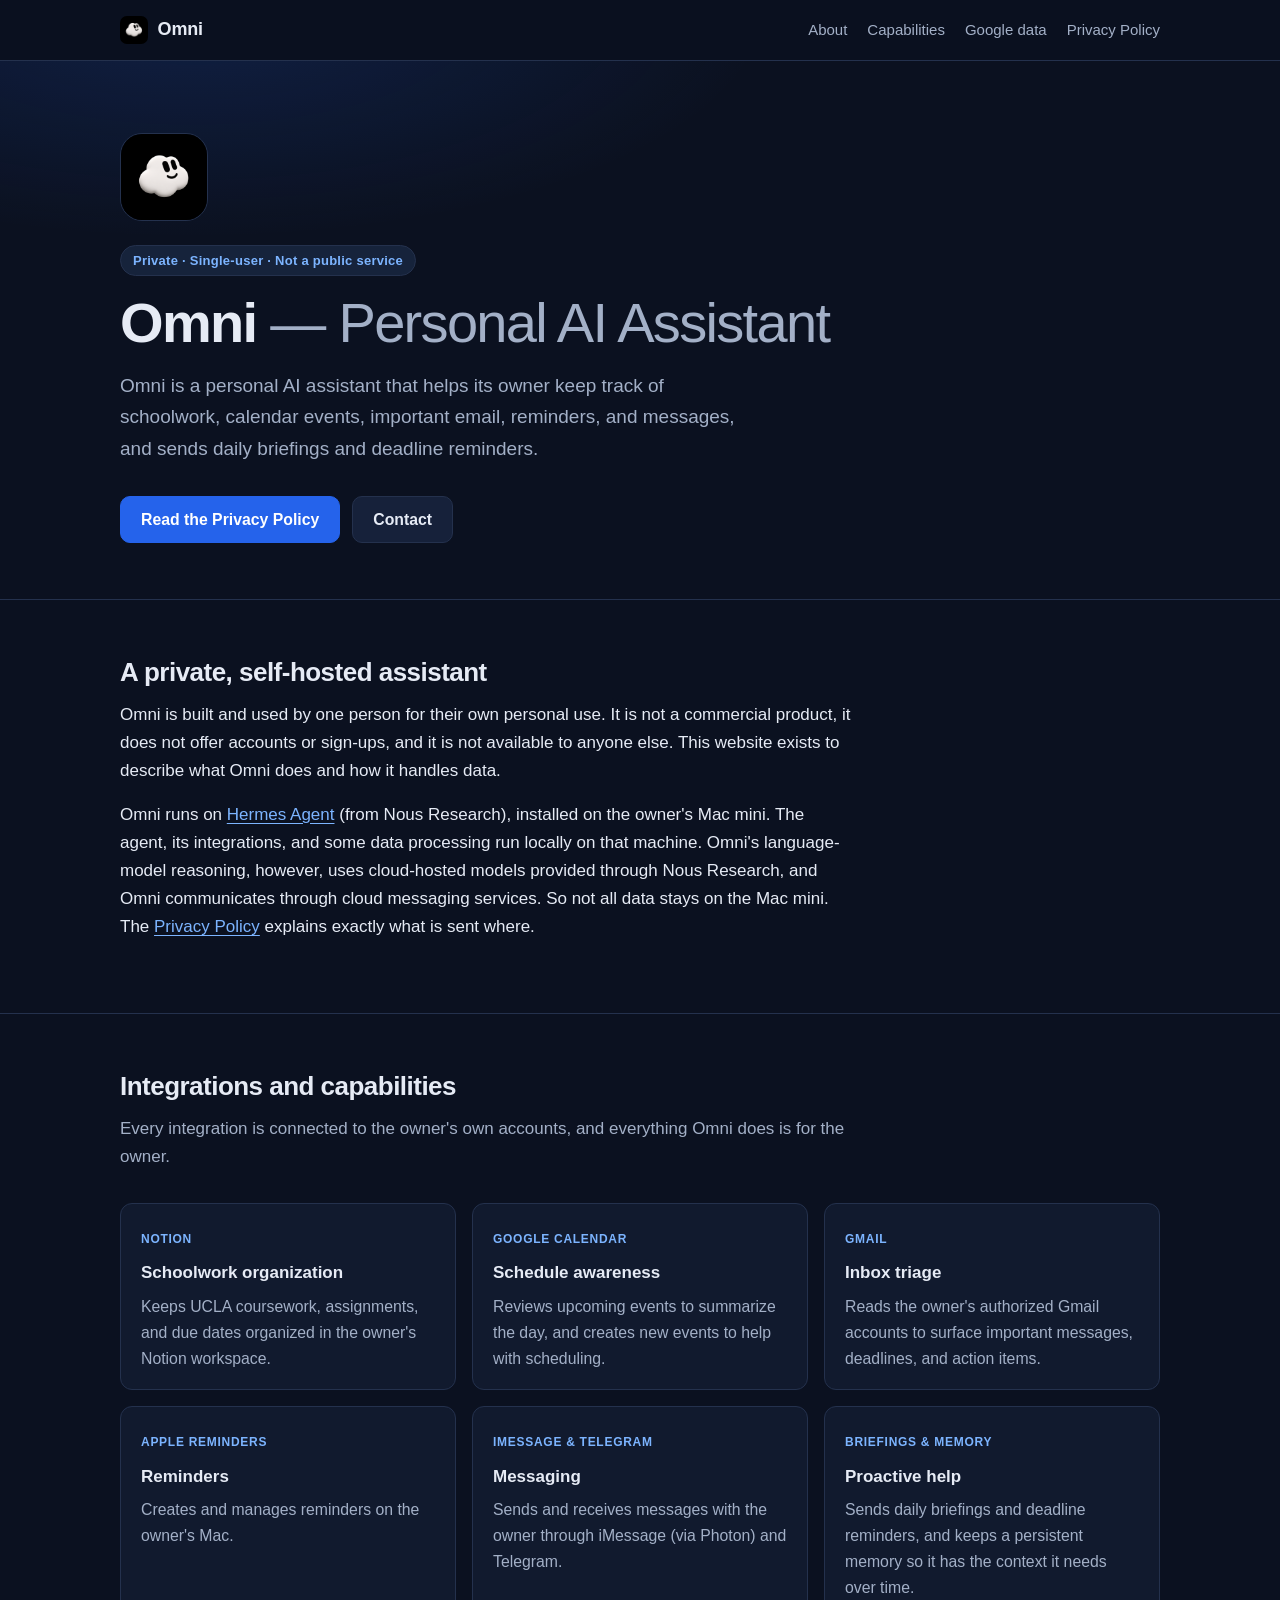
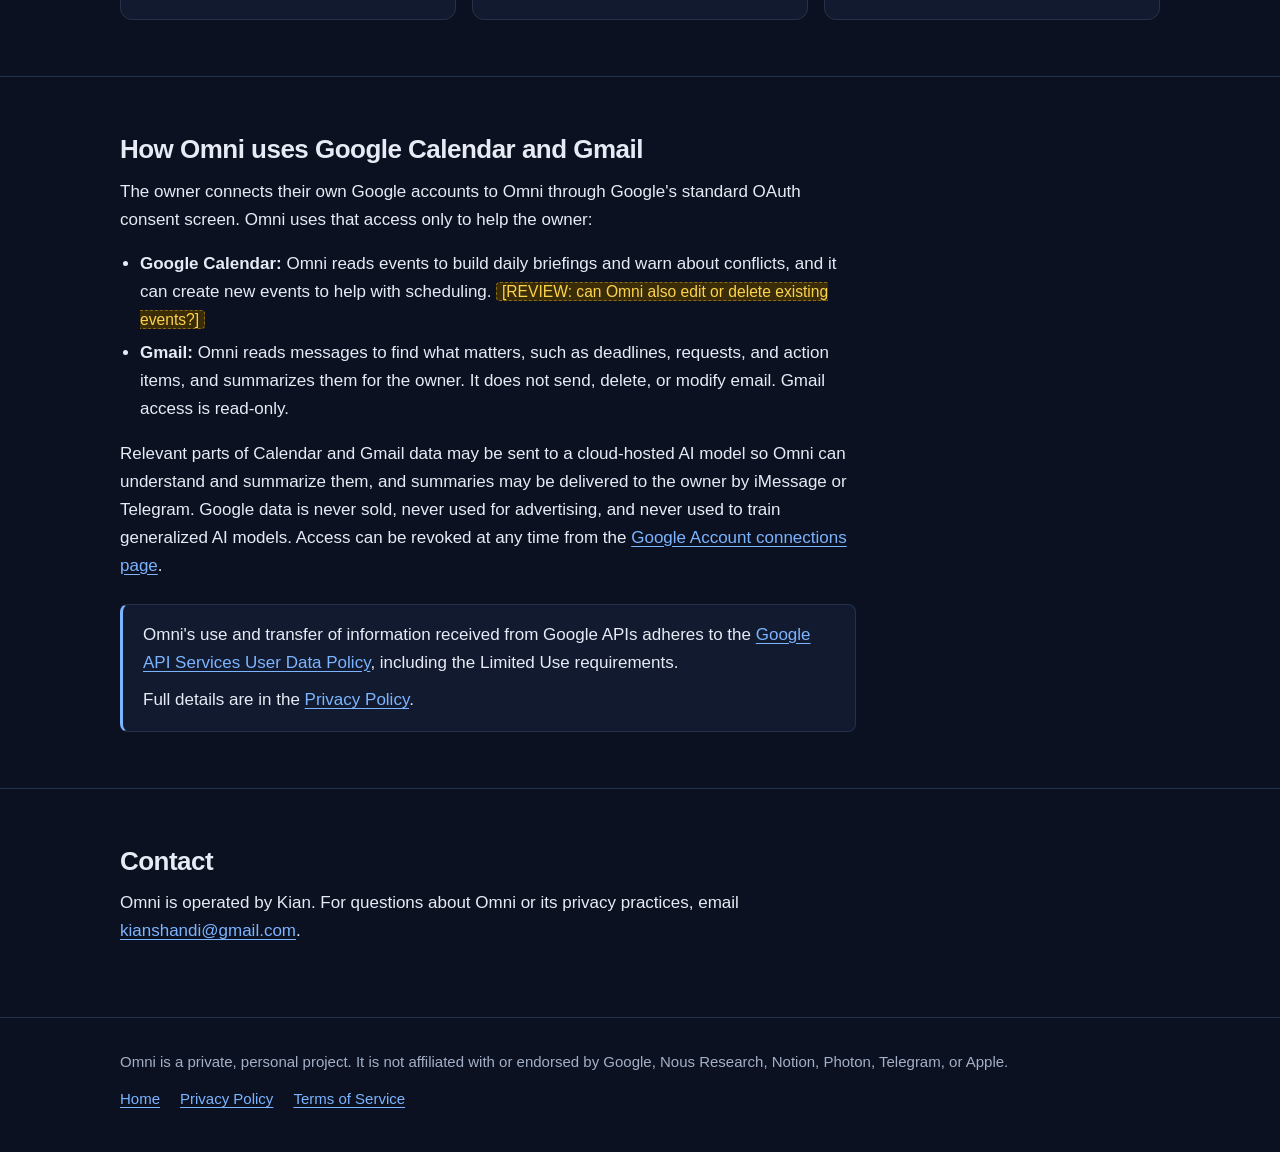
==== index.html @ a81004f9 "Add Omni informational site and Google site verification Static homepage, privacy policy, and terms " ====
<!doctype html>
<html lang="en">
<head>
  <meta charset="utf-8">
  <meta name="viewport" content="width=device-width, initial-scale=1">
  <title>Omni — Personal AI Assistant</title>
  <meta name="description" content="Omni is a private, single-user AI assistant that helps its owner manage schoolwork, calendar, email, reminders, and messages. It is not a public service.">
  <link rel="icon" type="image/png" href="logo-256.png">
  <link rel="apple-touch-icon" href="logo-256.png">
  <link rel="stylesheet" href="styles.css">
</head>
<body>
  <a class="skip-link" href="#main">Skip to content</a>

  <header class="site-header">
    <div class="container">
      <a class="brand" href="index.html">
        <img class="brand-mark" src="logo-256.png" alt="" width="28" height="28">
        Omni
      </a>
      <nav class="site-nav" aria-label="Primary">
        <ul>
          <li><a href="#about">About</a></li>
          <li><a href="#capabilities">Capabilities</a></li>
          <li><a href="#google">Google data</a></li>
          <li><a href="privacy.html">Privacy Policy</a></li>
        </ul>
      </nav>
    </div>
  </header>

  <main id="main">
    <section class="hero">
      <div class="container">
        <img class="hero-logo" src="logo-256.png" alt="Omni logo" width="88" height="88">
        <p class="eyebrow">Private &middot; Single-user &middot; Not a public service</p>
        <h1>Omni <span>— Personal AI Assistant</span></h1>
        <p class="lead">
          Omni is a personal AI assistant that helps its owner keep track of
          schoolwork, calendar events, important email, reminders, and messages,
          and sends daily briefings and deadline reminders.
        </p>
        <div class="actions">
          <a class="button button-primary" href="privacy.html">Read the Privacy Policy</a>
          <a class="button" href="#contact">Contact</a>
        </div>
      </div>
    </section>

    <section class="section" id="about" aria-labelledby="about-title">
      <div class="container">
        <h2 id="about-title">A private, self-hosted assistant</h2>
        <div class="prose">
          <p>
            Omni is built and used by one person for their own personal use. It is
            not a commercial product, it does not offer accounts or sign-ups, and it
            is not available to anyone else. This website exists to describe what
            Omni does and how it handles data.
          </p>
          <p>
            Omni runs on <a href="https://github.com/NousResearch/hermes-agent">Hermes Agent</a>
            (from Nous Research), installed on the owner's Mac mini. The agent,
            its integrations, and some data processing run locally on that machine.
            Omni's language-model reasoning, however, uses cloud-hosted models
            provided through Nous Research, and Omni communicates through
            cloud messaging services. So not all data stays on the Mac mini. The
            <a href="privacy.html">Privacy Policy</a> explains exactly what is sent where.
          </p>
        </div>
      </div>
    </section>

    <section class="section" id="capabilities" aria-labelledby="capabilities-title">
      <div class="container">
        <h2 id="capabilities-title">Integrations and capabilities</h2>
        <p class="section-intro">
          Every integration is connected to the owner's own accounts, and
          everything Omni does is for the owner.
        </p>
        <div class="grid">
          <article class="card">
            <span class="tag">Notion</span>
            <h3>Schoolwork organization</h3>
            <p>Keeps UCLA coursework, assignments, and due dates organized in the owner's Notion workspace.</p>
          </article>
          <article class="card">
            <span class="tag">Google Calendar</span>
            <h3>Schedule awareness</h3>
            <p>Reviews upcoming events to summarize the day, and creates new events to help with scheduling.</p>
          </article>
          <article class="card">
            <span class="tag">Gmail</span>
            <h3>Inbox triage</h3>
            <p>Reads the owner's authorized Gmail accounts to surface important messages, deadlines, and action items.</p>
          </article>
          <article class="card">
            <span class="tag">Apple Reminders</span>
            <h3>Reminders</h3>
            <p>Creates and manages reminders on the owner's Mac.</p>
          </article>
          <article class="card">
            <span class="tag">iMessage &amp; Telegram</span>
            <h3>Messaging</h3>
            <p>Sends and receives messages with the owner through iMessage (via Photon) and Telegram.</p>
          </article>
          <article class="card">
            <span class="tag">Briefings &amp; memory</span>
            <h3>Proactive help</h3>
            <p>Sends daily briefings and deadline reminders, and keeps a persistent memory so it has the context it needs over time.</p>
          </article>
        </div>
      </div>
    </section>

    <section class="section" id="google" aria-labelledby="google-title">
      <div class="container">
        <h2 id="google-title">How Omni uses Google Calendar and Gmail</h2>
        <div class="prose">
          <p>
            The owner connects their own Google accounts to Omni through Google's
            standard OAuth consent screen. Omni uses that access only to help the
            owner:
          </p>
          <ul>
            <li>
              <strong>Google Calendar:</strong> Omni reads events to build daily briefings
              and warn about conflicts, and it can create new events to help with scheduling.
              <mark class="review">[REVIEW: can Omni also edit or delete existing events?]</mark>
            </li>
            <li>
              <strong>Gmail:</strong> Omni reads messages to find what matters, such as deadlines,
              requests, and action items, and summarizes them for the owner. It does
              not send, delete, or modify email. Gmail access is read-only.
            </li>
          </ul>
          <p>
            Relevant parts of Calendar and Gmail data may be sent to a cloud-hosted
            AI model so Omni can understand and summarize them, and summaries may be
            delivered to the owner by iMessage or Telegram. Google data is never sold,
            never used for advertising, and never used to train generalized AI models.
            Access can be revoked at any time from the
            <a href="https://myaccount.google.com/connections">Google Account connections page</a>.
          </p>
        </div>
        <div class="callout">
          <p>
            Omni's use and transfer of information received from Google APIs adheres to the
            <a href="https://developers.google.com/terms/api-services-user-data-policy">Google API Services User Data Policy</a>,
            including the Limited Use requirements.
          </p>
          <p>Full details are in the <a href="privacy.html">Privacy Policy</a>.</p>
        </div>
      </div>
    </section>

    <section class="section" id="contact" aria-labelledby="contact-title">
      <div class="container">
        <h2 id="contact-title">Contact</h2>
        <div class="prose">
          <p>
            Omni is operated by Kian.
            For questions about Omni or its privacy practices, email
            <a href="mailto:kianshandi@gmail.com">kianshandi@gmail.com</a>.
          </p>
        </div>
      </div>
    </section>
  </main>

  <footer class="site-footer">
    <div class="container">
      <p>Omni is a private, personal project. It is not affiliated with or endorsed by Google, Nous Research, Notion, Photon, Telegram, or Apple.</p>
      <ul>
        <li><a href="index.html" aria-current="page">Home</a></li>
        <li><a href="privacy.html">Privacy Policy</a></li>
        <li><a href="terms.html">Terms of Service</a></li>
      </ul>
    </div>
  </footer>
</body>
</html>
---- styles.css ----
/* Omni — shared styles for index.html and privacy.html */

:root {
  color-scheme: dark;

  --bg: #0b1120;
  --surface: #111a2e;
  --surface-2: #16213a;
  --border: #24314d;
  --text: #e6ebf5;
  --muted: #a3b0c7;
  --accent: #7cb4ff;
  --accent-strong: #2563eb;
  --accent-soft: rgba(96, 165, 250, 0.12);
  --review-bg: #3a2c06;
  --review-text: #fcd34d;
  --review-border: #8a6a12;

  --radius: 12px;
  --max: 68rem;
  --prose: 46rem;
  --font: -apple-system, BlinkMacSystemFont, "Segoe UI", Roboto, "Helvetica Neue", Arial, sans-serif;
  --mono: ui-monospace, SFMono-Regular, Menlo, Consolas, monospace;
}

*,
*::before,
*::after {
  box-sizing: border-box;
}

html {
  -webkit-text-size-adjust: 100%;
  scroll-behavior: smooth;
}

body {
  margin: 0;
  background: var(--bg);
  color: var(--text);
  font-family: var(--font);
  font-size: 1.0625rem;
  line-height: 1.65;
}

img,
svg {
  max-width: 100%;
}

a {
  color: var(--accent);
  text-underline-offset: 0.18em;
}

a:hover {
  text-decoration-thickness: 2px;
}

:focus-visible {
  outline: 2px solid var(--accent);
  outline-offset: 3px;
  border-radius: 4px;
}

code {
  font-family: var(--mono);
  font-size: 0.875em;
  background: var(--surface-2);
  border: 1px solid var(--border);
  border-radius: 6px;
  padding: 0.1em 0.4em;
  overflow-wrap: anywhere;
}

.skip-link {
  position: absolute;
  left: -999px;
  top: 0.5rem;
  background: var(--accent-strong);
  color: #fff;
  padding: 0.5rem 1rem;
  border-radius: 8px;
  z-index: 10;
}

.skip-link:focus {
  left: 1rem;
}

.container {
  width: 100%;
  max-width: var(--max);
  margin: 0 auto;
  padding: 0 1rem;
}

@media (min-width: 640px) {
  .container {
    padding: 0 1.5rem;
  }
}

/* Header */

.site-header {
  border-bottom: 1px solid var(--border);
  background: rgba(11, 17, 32, 0.92);
  position: sticky;
  top: 0;
  z-index: 5;
  backdrop-filter: blur(8px);
}

.site-header .container {
  display: flex;
  align-items: center;
  justify-content: space-between;
  gap: 1rem;
  min-height: 3.75rem;
  flex-wrap: wrap;
}

.brand {
  display: inline-flex;
  align-items: center;
  gap: 0.6rem;
  color: var(--text);
  font-weight: 650;
  font-size: 1.125rem;
  text-decoration: none;
  letter-spacing: -0.01em;
}

.brand-mark {
  width: 1.75rem;
  height: 1.75rem;
  flex: none;
  border-radius: 7px;
}

.hero-logo {
  display: block;
  width: 5.5rem;
  height: 5.5rem;
  margin: 0 0 1.5rem;
  border-radius: 22px;
  border: 1px solid var(--border);
}

.site-nav ul {
  display: flex;
  flex-wrap: wrap;
  gap: 0.25rem 1.25rem;
  list-style: none;
  margin: 0;
  padding: 0;
  font-size: 0.9375rem;
}

.site-nav a {
  color: var(--muted);
  text-decoration: none;
}

.site-nav a:hover,
.site-nav a[aria-current="page"] {
  color: var(--text);
}

/* Hero */

.hero {
  padding: 4.5rem 0 3.5rem;
  border-bottom: 1px solid var(--border);
  background:
    radial-gradient(60rem 24rem at 15% -10%, rgba(37, 99, 235, 0.18), transparent 60%),
    var(--bg);
}

.eyebrow {
  display: inline-block;
  margin: 0 0 1rem;
  padding: 0.25rem 0.75rem;
  border: 1px solid var(--border);
  border-radius: 999px;
  background: var(--accent-soft);
  color: var(--accent);
  font-size: 0.8125rem;
  font-weight: 600;
  letter-spacing: 0.02em;
}

.hero h1 {
  margin: 0 0 1rem;
  font-size: clamp(2.25rem, 6vw, 3.5rem);
  line-height: 1.1;
  letter-spacing: -0.03em;
}

.hero h1 span {
  color: var(--muted);
  font-weight: 500;
}

.lead {
  max-width: 40rem;
  margin: 0 0 2rem;
  color: var(--muted);
  font-size: 1.1875rem;
}

.actions {
  display: flex;
  flex-wrap: wrap;
  gap: 0.75rem;
}

.button {
  display: inline-flex;
  align-items: center;
  justify-content: center;
  min-height: 2.75rem;
  padding: 0.6rem 1.25rem;
  border-radius: 10px;
  border: 1px solid var(--border);
  background: var(--surface-2);
  color: var(--text);
  font-weight: 600;
  font-size: 0.9875rem;
  text-decoration: none;
}

.button:hover {
  border-color: var(--accent);
}

.button-primary {
  background: var(--accent-strong);
  border-color: var(--accent-strong);
  color: #fff;
}

.button-primary:hover {
  background: #1d4ed8;
  border-color: #1d4ed8;
}

/* Sections */

main {
  display: block;
}

.section {
  padding: 3.5rem 0;
  border-bottom: 1px solid var(--border);
}

.section:last-of-type {
  border-bottom: 0;
}

.section h2 {
  margin: 0 0 0.75rem;
  font-size: 1.625rem;
  letter-spacing: -0.02em;
  line-height: 1.25;
}

.section-intro {
  max-width: var(--prose);
  margin: 0 0 2rem;
  color: var(--muted);
}

.prose {
  max-width: var(--prose);
}

.prose p,
.prose ul {
  margin: 0 0 1rem;
}

.prose ul {
  padding-left: 1.25rem;
}

.prose li + li {
  margin-top: 0.35rem;
}

/* Cards */

.grid {
  display: grid;
  gap: 1rem;
  grid-template-columns: 1fr;
}

@media (min-width: 640px) {
  .grid {
    grid-template-columns: repeat(2, 1fr);
  }
}

@media (min-width: 960px) {
  .grid {
    grid-template-columns: repeat(3, 1fr);
  }
}

.card {
  background: var(--surface);
  border: 1px solid var(--border);
  border-radius: var(--radius);
  padding: 1.25rem 1.25rem 1.1rem;
}

.card h3 {
  margin: 0 0 0.4rem;
  font-size: 1.0625rem;
}

.card p {
  margin: 0;
  color: var(--muted);
  font-size: 0.9875rem;
}

.card .tag {
  display: inline-block;
  margin-bottom: 0.6rem;
  color: var(--accent);
  font-size: 0.75rem;
  font-weight: 650;
  letter-spacing: 0.06em;
  text-transform: uppercase;
}

.callout {
  max-width: var(--prose);
  margin: 1.5rem 0 0;
  padding: 1rem 1.25rem;
  border: 1px solid var(--border);
  border-left: 3px solid var(--accent);
  border-radius: 8px;
  background: var(--surface);
}

.callout p {
  margin: 0;
}

.callout p + p {
  margin-top: 0.6rem;
}

/* Review markers — every one must be resolved before publishing */

.review {
  background: var(--review-bg);
  color: var(--review-text);
  border: 1px dashed var(--review-border);
  border-radius: 4px;
  padding: 0 0.3em;
  font-size: 0.92em;
}

/* Policy page */

.policy-header {
  padding: 3.5rem 0 2rem;
  border-bottom: 1px solid var(--border);
}

.policy-header h1 {
  margin: 0 0 0.5rem;
  font-size: clamp(2rem, 5vw, 2.75rem);
  letter-spacing: -0.03em;
  line-height: 1.15;
}

.policy-meta {
  margin: 0;
  color: var(--muted);
}

.policy {
  padding: 2.5rem 0 4rem;
}

.policy .prose {
  max-width: var(--prose);
}

.policy h2 {
  margin: 2.75rem 0 0.75rem;
  padding-top: 0.5rem;
  font-size: 1.375rem;
  letter-spacing: -0.015em;
  line-height: 1.3;
  scroll-margin-top: 5rem;
}

.policy h3 {
  margin: 1.75rem 0 0.5rem;
  font-size: 1.0625rem;
}

.toc {
  margin: 0 0 1rem;
  padding: 1.25rem 1.5rem;
  background: var(--surface);
  border: 1px solid var(--border);
  border-radius: var(--radius);
}

.toc h2 {
  margin: 0 0 0.5rem;
  padding: 0;
  font-size: 0.875rem;
  color: var(--muted);
  letter-spacing: 0.06em;
  text-transform: uppercase;
}

.toc ol {
  margin: 0;
  padding-left: 1.25rem;
  columns: 1;
  column-gap: 2rem;
}

@media (min-width: 640px) {
  .toc ol {
    columns: 2;
  }
}

.toc li {
  break-inside: avoid;
  margin: 0.15rem 0;
}

.prose .scope-list,
.scope-list {
  display: grid;
  gap: 0.75rem;
  margin: 1rem 0 1.25rem;
  padding: 0;
  list-style: none;
}

.scope-list li {
  background: var(--surface);
  border: 1px solid var(--border);
  border-radius: 10px;
  padding: 1rem 1.15rem;
}

.scope-list li + li {
  margin-top: 0;
}

.scope-list strong {
  display: block;
  margin-bottom: 0.25rem;
}

.scope-list p {
  margin: 0.35rem 0 0;
  color: var(--muted);
  font-size: 0.9875rem;
}

/* Footer */

.site-footer {
  border-top: 1px solid var(--border);
  padding: 2rem 0 2.5rem;
  color: var(--muted);
  font-size: 0.9375rem;
}

.site-footer .container {
  display: flex;
  flex-wrap: wrap;
  justify-content: space-between;
  gap: 0.75rem 2rem;
}

.site-footer p {
  margin: 0;
}

.site-footer ul {
  display: flex;
  flex-wrap: wrap;
  gap: 0.25rem 1.25rem;
  list-style: none;
  margin: 0;
  padding: 0;
}

@media (prefers-reduced-motion: reduce) {
  html {
    scroll-behavior: auto;
  }
}
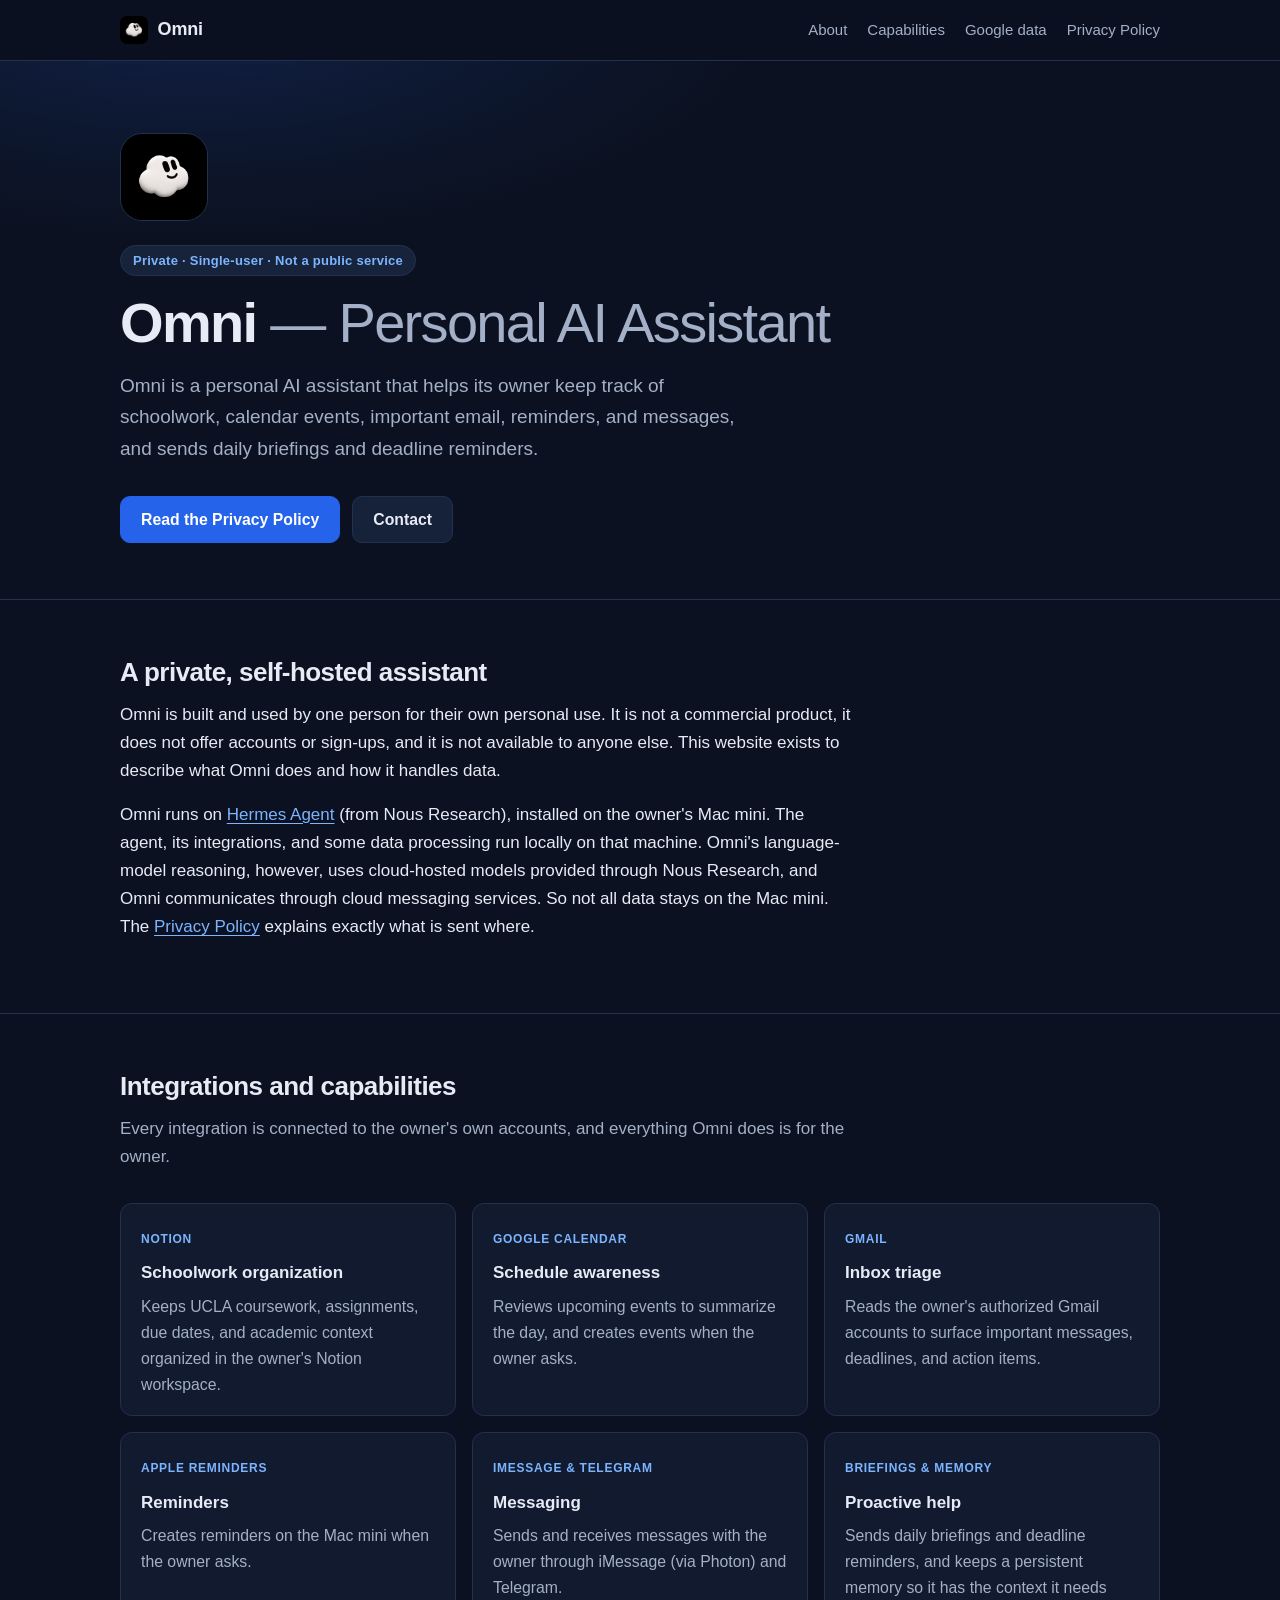
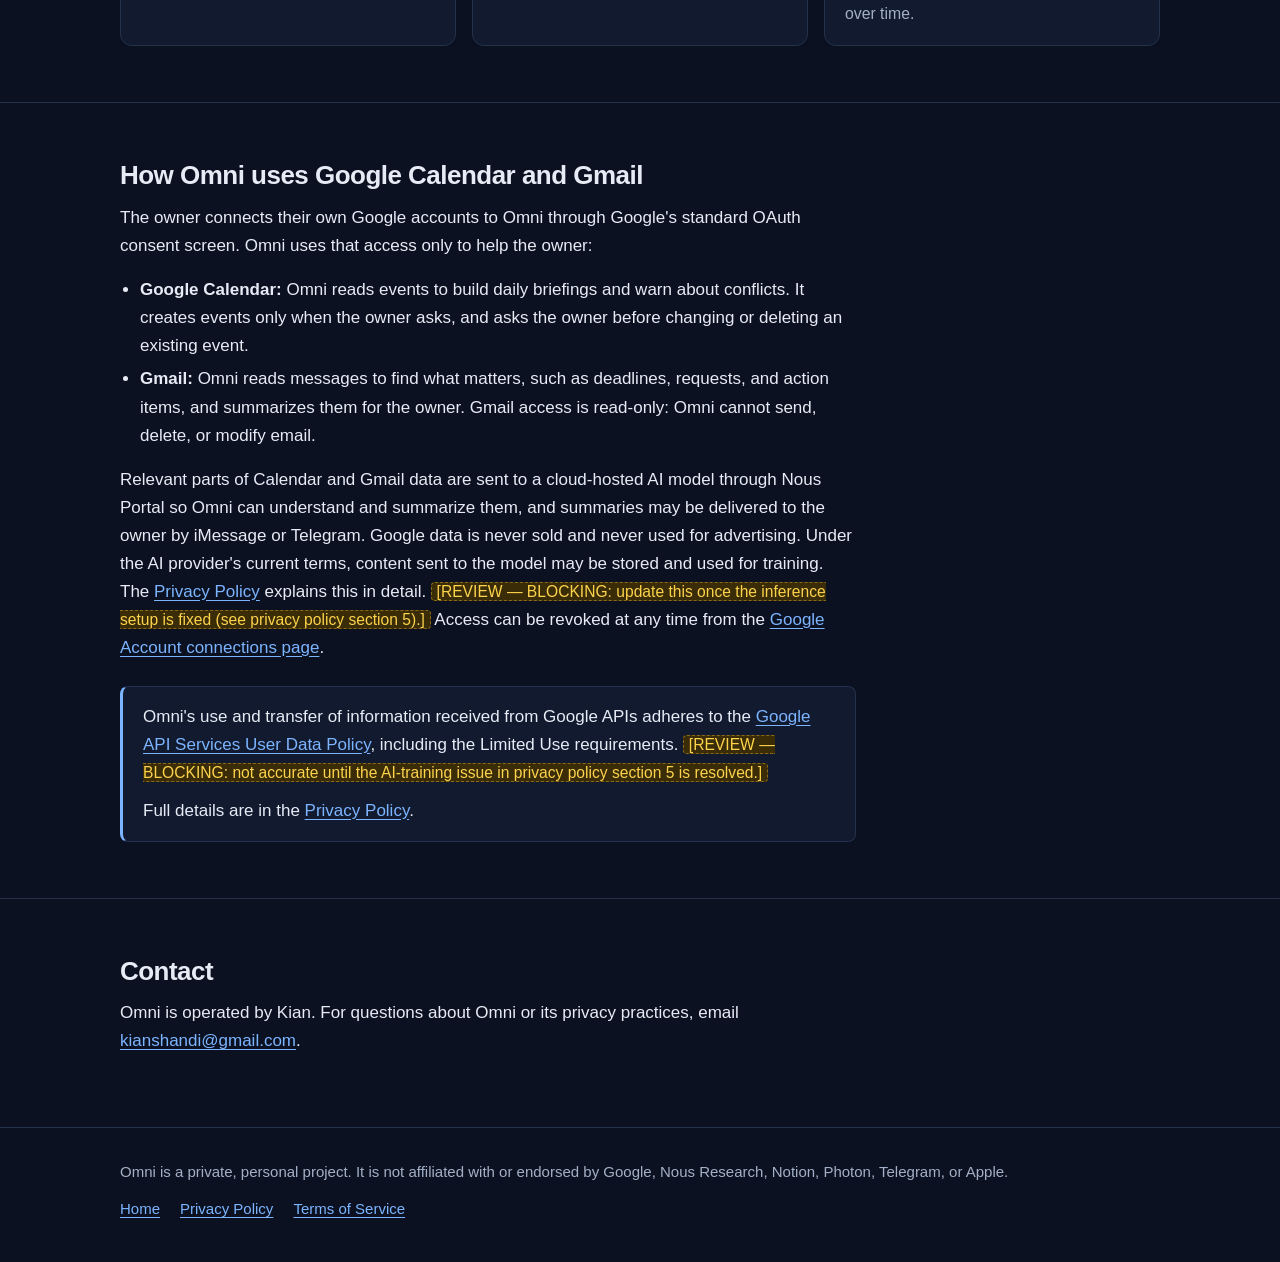
==== commit 0a28cec0: "docs: update site content with Google scope details and privacy policy revisions" ====
--- a/index.html
+++ b/index.html
@@ -81,12 +81,12 @@
           <article class="card">
             <span class="tag">Notion</span>
             <h3>Schoolwork organization</h3>
-            <p>Keeps UCLA coursework, assignments, and due dates organized in the owner's Notion workspace.</p>
+            <p>Keeps UCLA coursework, assignments, due dates, and academic context organized in the owner's Notion workspace.</p>
           </article>
           <article class="card">
             <span class="tag">Google Calendar</span>
             <h3>Schedule awareness</h3>
-            <p>Reviews upcoming events to summarize the day, and creates new events to help with scheduling.</p>
+            <p>Reviews upcoming events to summarize the day, and creates events when the owner asks.</p>
           </article>
           <article class="card">
             <span class="tag">Gmail</span>
@@ -96,7 +96,7 @@
           <article class="card">
             <span class="tag">Apple Reminders</span>
             <h3>Reminders</h3>
-            <p>Creates and manages reminders on the owner's Mac.</p>
+            <p>Creates reminders on the Mac mini when the owner asks.</p>
           </article>
           <article class="card">
             <span class="tag">iMessage &amp; Telegram</span>
@@ -124,20 +124,23 @@
           <ul>
             <li>
               <strong>Google Calendar:</strong> Omni reads events to build daily briefings
-              and warn about conflicts, and it can create new events to help with scheduling.
-              <mark class="review">[REVIEW: can Omni also edit or delete existing events?]</mark>
+              and warn about conflicts. It creates events only when the owner asks, and asks
+              the owner before changing or deleting an existing event.
             </li>
             <li>
               <strong>Gmail:</strong> Omni reads messages to find what matters, such as deadlines,
-              requests, and action items, and summarizes them for the owner. It does
-              not send, delete, or modify email. Gmail access is read-only.
+              requests, and action items, and summarizes them for the owner. Gmail access
+              is read-only: Omni cannot send, delete, or modify email.
             </li>
           </ul>
           <p>
-            Relevant parts of Calendar and Gmail data may be sent to a cloud-hosted
-            AI model so Omni can understand and summarize them, and summaries may be
-            delivered to the owner by iMessage or Telegram. Google data is never sold,
-            never used for advertising, and never used to train generalized AI models.
+            Relevant parts of Calendar and Gmail data are sent to a cloud-hosted AI model
+            through Nous Portal so Omni can understand and summarize them, and summaries may
+            be delivered to the owner by iMessage or Telegram. Google data is never sold and
+            never used for advertising. Under the AI provider's current terms, content sent to
+            the model may be stored and used for training. The
+            <a href="privacy.html#ai-providers">Privacy Policy</a> explains this in detail.
+            <mark class="review">[REVIEW — BLOCKING: update this once the inference setup is fixed (see privacy policy section 5).]</mark>
             Access can be revoked at any time from the
             <a href="https://myaccount.google.com/connections">Google Account connections page</a>.
           </p>
@@ -147,6 +150,7 @@
             Omni's use and transfer of information received from Google APIs adheres to the
             <a href="https://developers.google.com/terms/api-services-user-data-policy">Google API Services User Data Policy</a>,
             including the Limited Use requirements.
+            <mark class="review">[REVIEW — BLOCKING: not accurate until the AI-training issue in privacy policy section 5 is resolved.]</mark>
           </p>
           <p>Full details are in the <a href="privacy.html">Privacy Policy</a>.</p>
         </div>
